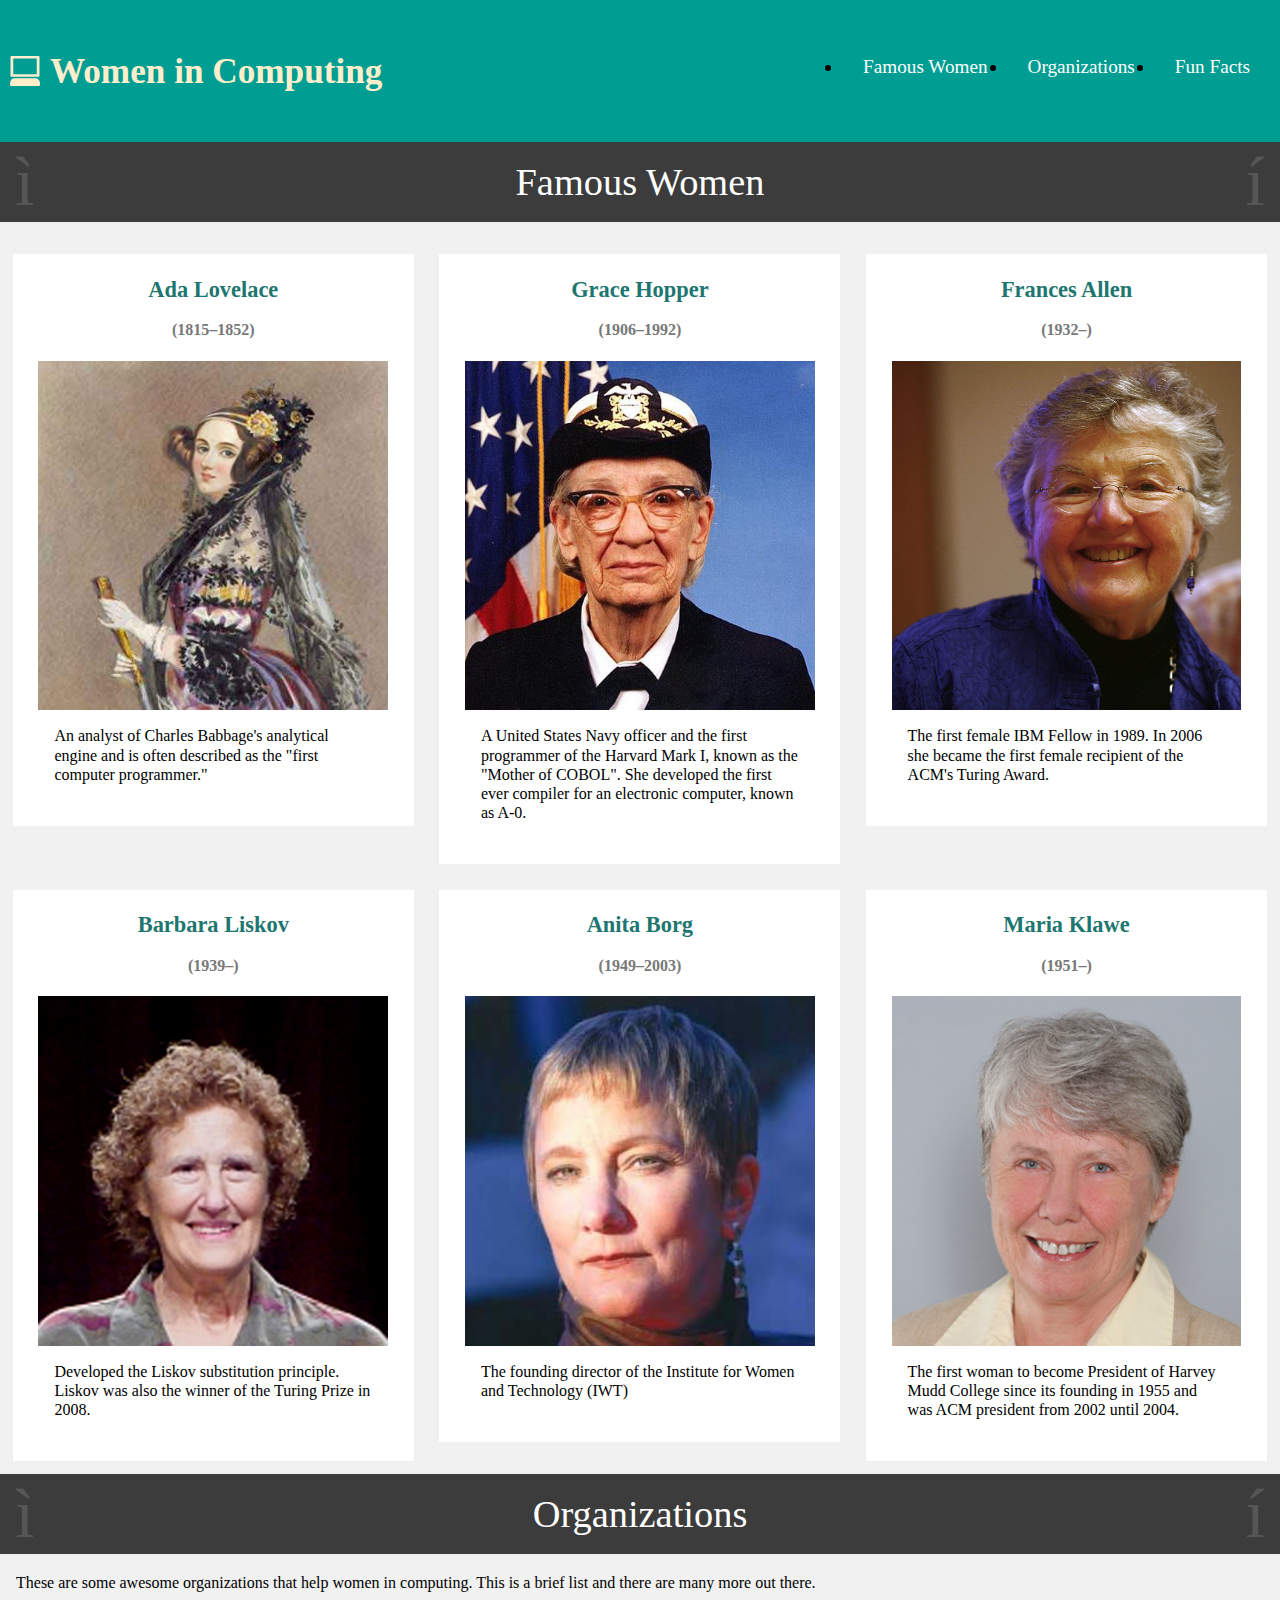
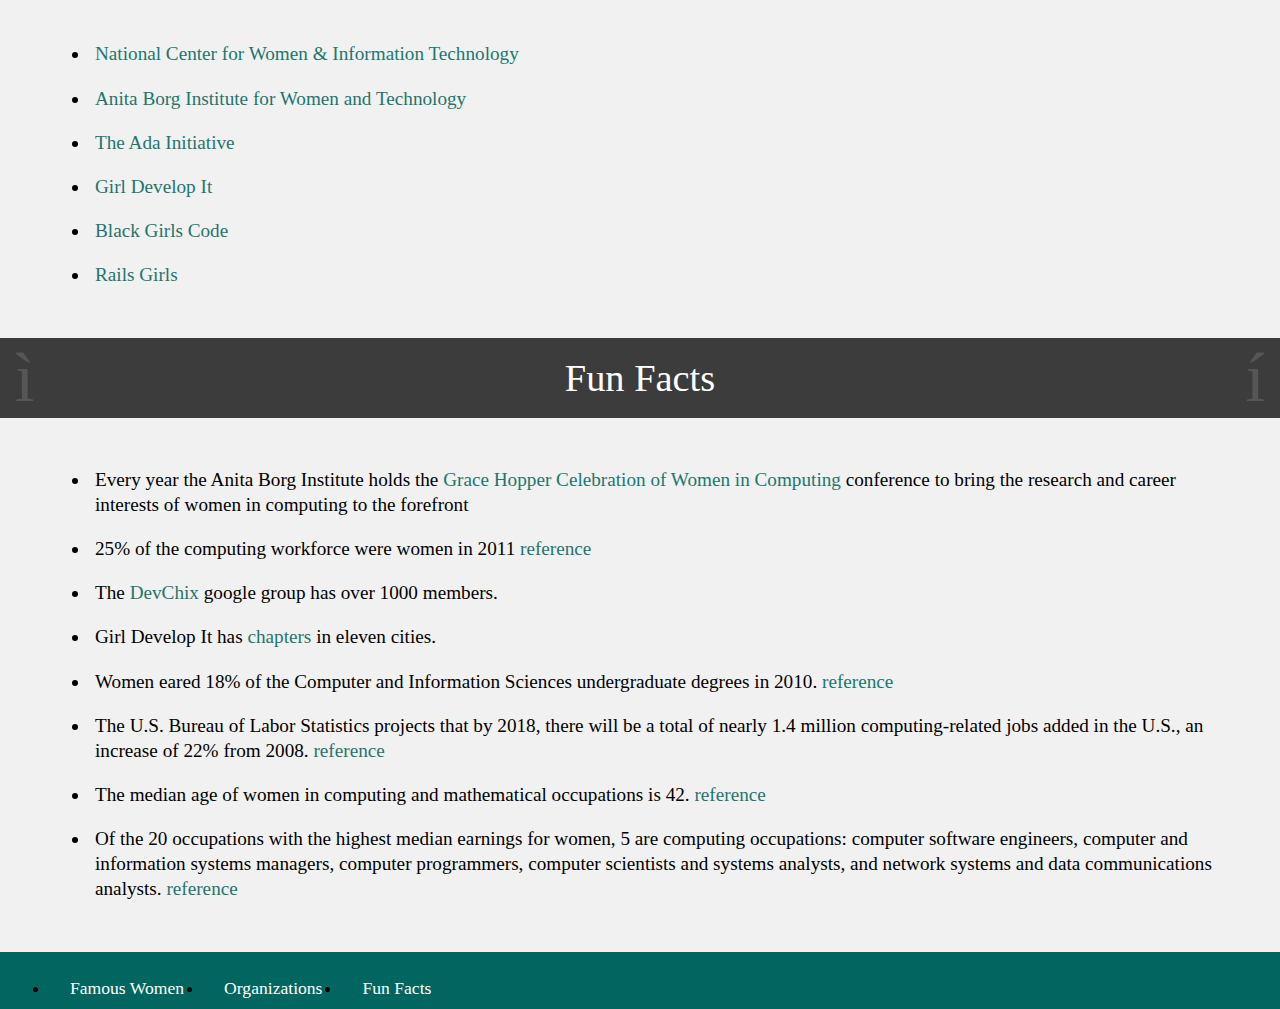
==== unit1_projects/class1/class1/practice/index.html @ 98d172d7 "Add" ====
<!DOCTYPE HTML PUBLIC "-//W3C//DTD HTML 4.01//EN" "http://www.w3.org/TR/html4/strict.dtd">
<html>
  <head>
    <title>Women in Computing</title>
    <meta http-equiv="Content-Type" content="text/html; charset=utf-8"/>
    <link rel="stylesheet" type="text/css" href="stylesheets/styles.css" charset="utf-8"/>
  <body>
      <div id="header">
        <h1>Women in Computing</h1>
        <div class="nav">
          <ul>
            <li>
              <a href="#">Famous Women</a>
            </li>
            <li>
              <a href="#">Organizations</a>
            </li>
            <li>
              <a href="#">Fun Facts</a>
            </li>
          </ul>
        </div>
      </div>

      <div id="main">
        <div id="famous">
          <a name="famous"></a>
          <h2>Famous Women</h2>
          <a class="jump up" href="#">&igrave;</a>
          <a class="jump down" href="#organizations">&iacute;</a>
          <div class ="wrapper">
            <div class = "woman">
              <h3>
                <a href="http://en.wikipedia.org/wiki/Ada_Lovelace">Ada Lovelace</a>
              </h3>

              <h4>(1815&ndash;1852)</h4>
              <img src="images/ada_lovelace.jpg" alt="Ada Lovelace" />
              <p>An analyst of Charles Babbage's analytical engine and is often
                described as the "first computer programmer."</p>
            </div>
            <div class = "woman">
              <h3>
                <a href="http://en.wikipedia.org/wiki/Grace_Hopper">Grace Hopper</a>
              </h3>
              <h4>(1906&ndash;1992)</h4>
              <img src="images/grace_hopper.jpg" alt ="Grace Hopper" />
              <p>A United States Navy officer and the first programmer of the
                Harvard Mark I, known as the "Mother of COBOL". She developed the
                first ever compiler for an electronic computer, known as A-0.</p>
            </div>
            <div class = "woman">
              <h3>
                <a href="http://en.wikipedia.org/wiki/Frances_E._Allen">Frances Allen</a>
              </h3>
              <h4>(1932&ndash;)</h4>
              <img src="images/frances_allen.jpg" alt="Frances Allen" />
              <p>The first female IBM Fellow in 1989. In 2006 she became the first
                female recipient of the ACM's Turing Award.</p>
            </div>
            <div class="break woman">
              <h3>
                <a href="http://en.wikipedia.org/wiki/Barbara_Liskov">Barbara Liskov</a>
              </h3>
              <h4>(1939&ndash;)</h4>
              <img src="images/barbara_liskov.png" alt="Barbara Liskov" />
              <p>Developed the Liskov substitution principle. Liskov was also the
                winner of the Turing Prize in 2008.</p>
            </div>
            <div class = "woman">
              <h3>
                <a href="http://en.wikipedia.org/wiki/Anita_Borg">Anita Borg</a>
              </h3>
              <h4>(1949&ndash;2003)</h4>
              <img src="images/anita_borg.jpg" alt="Anita Borg" />
              <p>The founding director of the Institute for Women and Technology
                (IWT)</p>
            </div>
            <div class = "woman">
              <h3>
                <a href="http://en.wikipedia.org/wiki/Maria_Klawe">Maria Klawe</a>
              </h3>
              <h4>(1951&ndash;)</h4>
              <img src="images/maria_klawe.jpg" alt="Maria Klawe" />
              <p>The first woman to become President of Harvey Mudd College since
                its founding in 1955 and was ACM president from 2002 until 2004.</p>
            </div>
          </div>
        </div>

        <div id="organizations">
          <a name="organizations"></a>
          <h2>Organizations</h2>
          <a class="jump up" href="#famous">&igrave;</a>
          <a class="jump down" href="#facts">&iacute;</a>
          <div class = "wrapper">
            <p>These are some awesome organizations that help women in computing.
              This is a brief list and there are many more out there.</p>

            <ul>
              <li>
                <a href="http://www.ncwit.org/">National Center for Women &amp; Information Technology</a>
                <img src="images/logos/ncwit.png" alt="National Center for Women &amp; Information Technology logo" />
              </li>
              <li>
                <a href="http://anitaborg.org/">Anita Borg Institute for Women and Technology</a>
                <img src="images/logos/anitaborg.gif" alt="Anita Borg Institute for Women and Technology logo" />
              </li>
              <li>
                <a href="http://adainitiative.org/">The Ada Initiative</a>
                <img src="images/logos/adainitiative.png" alt="The Ada Initiative logo" />
              </li>
              <li>
                <a href="http://girldevelopit.com/">Girl Develop It</a>
                <img src="images/logos/gdi.png" alt="Girl Develop It logo" />
              </li>
              <li>
                <a href="http://www.blackgirlscode.com/">Black Girls Code</a>
                <img src="images/logos/blackgirlscode.jpg" alt="Black Girls Code logo" />
              </li>
              <li>
                <a href="http://railsgirls.com/">Rails Girls</a>
                <img src="images/logos/railsgirls.png" alt="Rails Girls logo" />
              </li>
            </ul>
          </div>
        </div>

        <div id="facts">
          <a name="facts"></a>
          <h2>Fun Facts</h2>
          <a class="jump up" href="#organizations">&igrave;</a>
          <a class="jump down" href="#bottom">&iacute;</a>
          <div class = "wrapper">
            <ul>
              <li>Every year the Anita Borg Institute holds the
                <a href="http://anitaborg.org/initiatives/ghc/">Grace Hopper
                Celebration of Women in Computing</a> conference to bring the
                research and career interests of women in computing to the
                forefront</li>
              <li>25% of the computing workforce were women in 2011
                <a href="http://www.bls.gov/cps/cpsaat11.htm">reference</a></li>
              <li>The <a href="https://twitter.com/DevChix">DevChix</a> google group has over 1000 members.</li>
              <li>Girl Develop It has <a href="http://girldevelopit.com/chapters">chapters</a> in eleven cities.</li>
              <li>Women eared 18% of the Computer and Information Sciences
                undergraduate degrees in 2010. <a href="http://www.ncwit.org/sites/default/files/resources/2012bythenumbers_web.pdf">
                reference</a></li>
              <li>The U.S. Bureau of Labor Statistics projects that by 2018, there
                will be a total of nearly 1.4 million computing-related jobs added
                in the U.S., an increase of 22% from 2008.
                <a href="http://www.ncwit.org/sites/default/files/resources/scorecard2010_printversion_web.pdf">reference</a></li>
              <li>The median age of women in computing and mathematical occupations
                is 42. <a href="http://www.ncwit.org/blog/did-you-know-demographics-technical-women">reference</a></li>
              <li>Of the 20 occupations with the highest median earnings for women,
                5 are computing occupations: computer software engineers, computer
                and information systems managers, computer programmers, computer
                scientists and systems analysts, and network systems and data
                communications analysts. <a href="http://www.ncwit.org/blog/did-you-know-demographics-technical-women">reference</a></li>
            </ul>
            </div>
        </div>
      </div>
      <div id="footer">
        <div class="nav">
          <ul>
            <li>
              <a href="#">Famous Women</a>
            </li>
            <li>
              <a href="#">Organizations</a>
            </li>
            <li>
              <a href="#">Fun Facts</a>
            </li>
          </ul>
        </div>
      </div>
      <a name="bottom"></a>
  </body>
</html>
---- unit1_projects/class1/class1/practice/stylesheets/styles.css ----
/* General Styles */
body {
  background-color: rgb(241, 241, 241);
  font-size: 16px;
  font-weight: 300;
  line-height: 1.2em;
  margin: 0px auto;
  min-width: 960px;
  width: 100%;
}

p {
  margin: 1em;
}

a {
  color: #1D766F;
  text-decoration: none;
}

h1 {
  font-size: 2.2em;
  float: left;
  line-height: 75px;
}

h2 {
  background-color: rgb(60, 60, 60);
  color: #FFF;
  font-size: 2.4em;
  font-weight: 400;
  line-height: 80px;
  margin: 0 0 0.5em 0;
  text-align: center;
}

h3 {
  font-size: 1.4em;
  font-weight: 700;
  margin: 0 0 0.3em 0;
  text-align: center;
}

h4 {
  color: rgb(120, 120, 120);
  font-size: 1em;
  text-align: center;
}

/* Navigation */
.nav li {
  float: left;
}
.nav li a {
  color: #fff;
  margin: 0 10px;
  padding: 5px 10px;
  text-decoration: none;
}

.jump {
  color: #565656;
  font-size: 70px;
  line-height: 80px;
  position: absolute;
  text-decoration: none;
  top: 0;
}
.jump.up {
  left: 15px;
}
.jump.down {
  right: 15px;
}


/* Header */
#header {
  background-color: #009D92;
  padding: 10px;
}
#header h1 {
  color: #FFEECC;
  background: url('../images/icons/it.png') no-repeat 0 50%;
  padding-left: 40px;
}
#header .nav {
  float: right;
  font-size: 1.2em;
  margin-left: 20px;
}
#header .nav li {
  line-height: 75px;
}

#header:after {
  /* clearfix hack */
  content: "";
  display: table;
  clear: both;
}


/* Main */
#main div {
  margin-bottom: 1em;
  position: relative;
}
#main div.wrapper{
    width: 100%;
    max-width:1400px;
    margin: 0 auto;
}

#main section:after {
  /* clearfix hack */
  content: "";
  display: table;
  clear: both;
}


/* Famous Women */
#famous div.woman {
  background-color: white;
  float: left;
  min-height: 250px;
  margin: 1%;
  padding: 2%;
  width: 27.33%;
}

#famous div.break {
  clear: both;
}

#famous div img {
  display: block;
  margin: 1em auto;
  width: 100%;
}


/* Organizations */
#organizations {
  clear: both;
}

#organizations ul {
  margin: 50px;
  position: relative;
}
#organizations ul li {
  font-size: 1.2em;
  line-height: 1.3em;
  margin-bottom: 1em;
  padding-left: 5px;
  max-width: 50%;
}
#organizations img {
  position: absolute;
  right: 20px;
  top: 0;
  display: none;
  max-width: 40%;
}
#organizations li:hover img {
  display: block;
}

/* Fun Facts */
#facts ul {
  margin: 50px;
}
#facts ul li {
  font-size: 1.2em;
  line-height: 1.3em;
  margin-bottom: 1em;
  padding-left: 5px;
}



/* Footer */
#footer {
  background-color: #00665F;
}

#footer .nav {
  float: left;
  font-size: 1.1em;
  margin: 10px;
}

#footer:after {
  /* clearfix hack */
  content: "";
  display: table;
  clear: both;
}
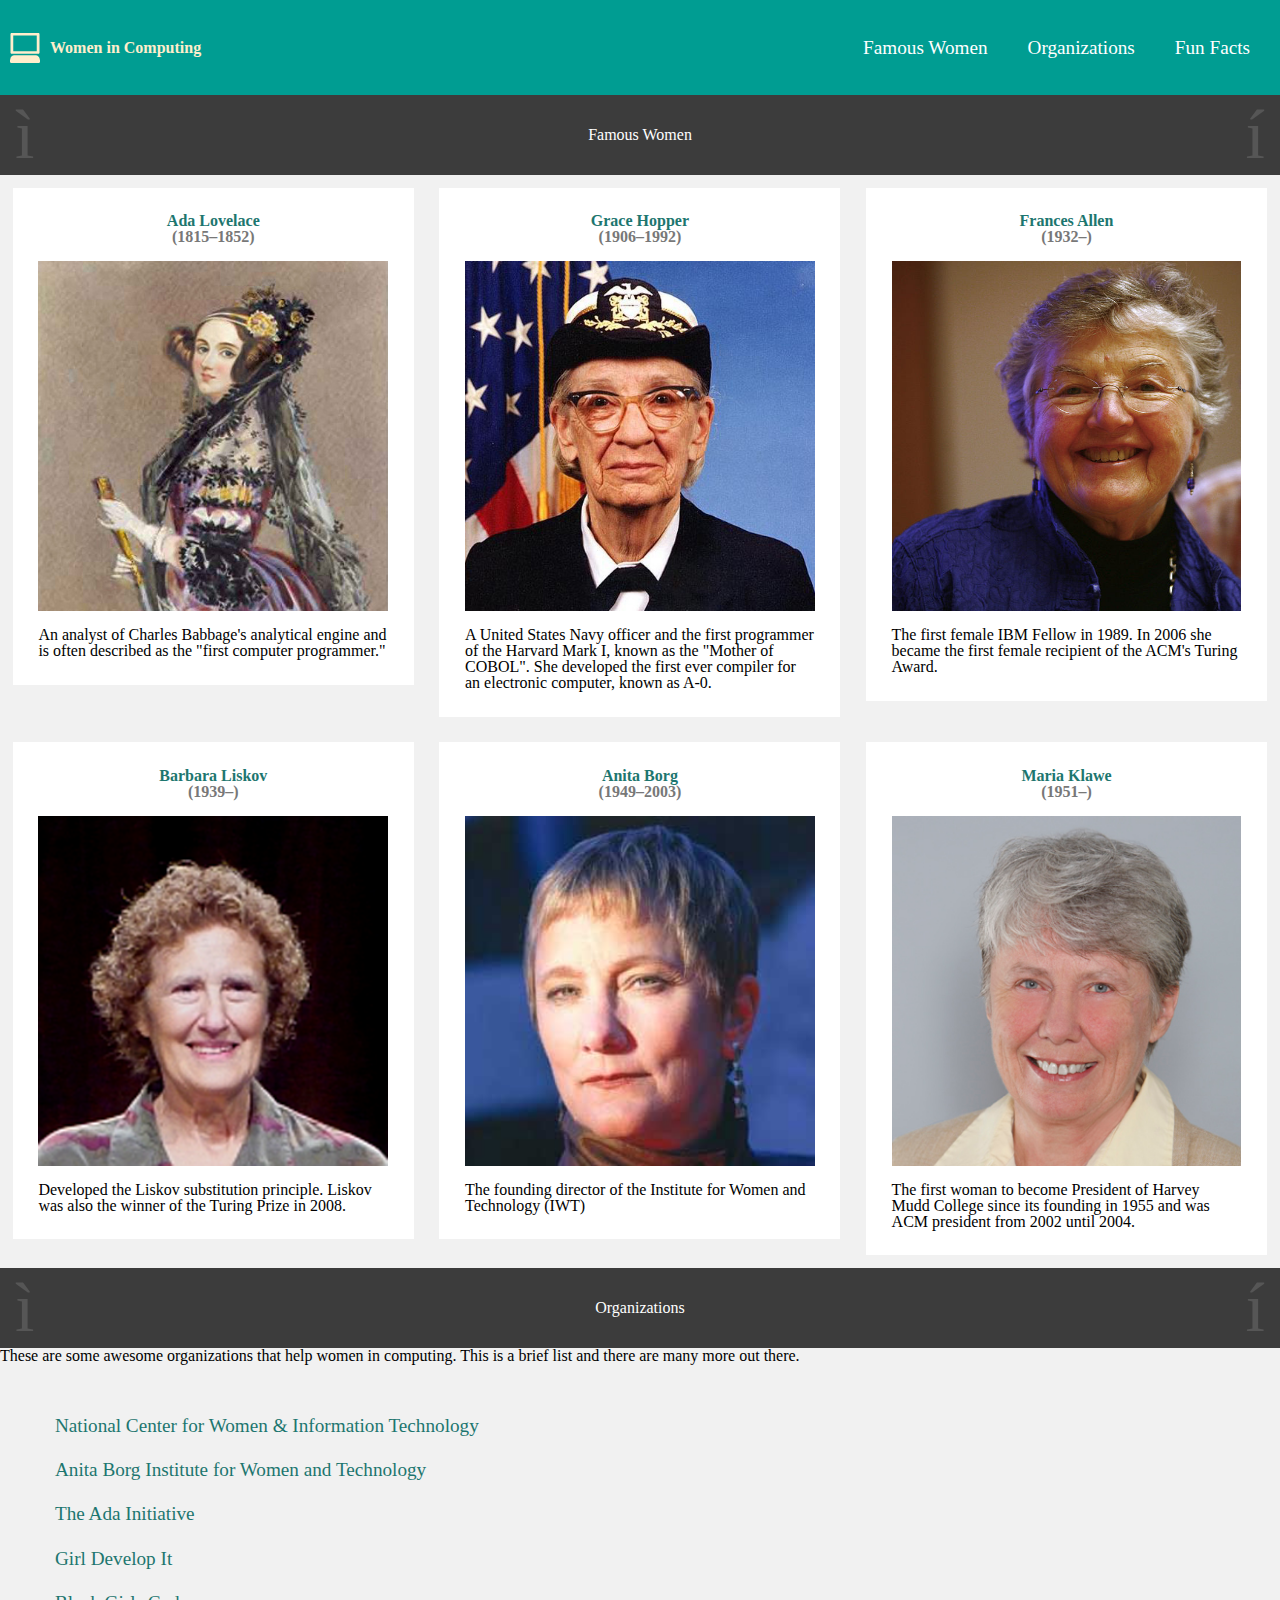
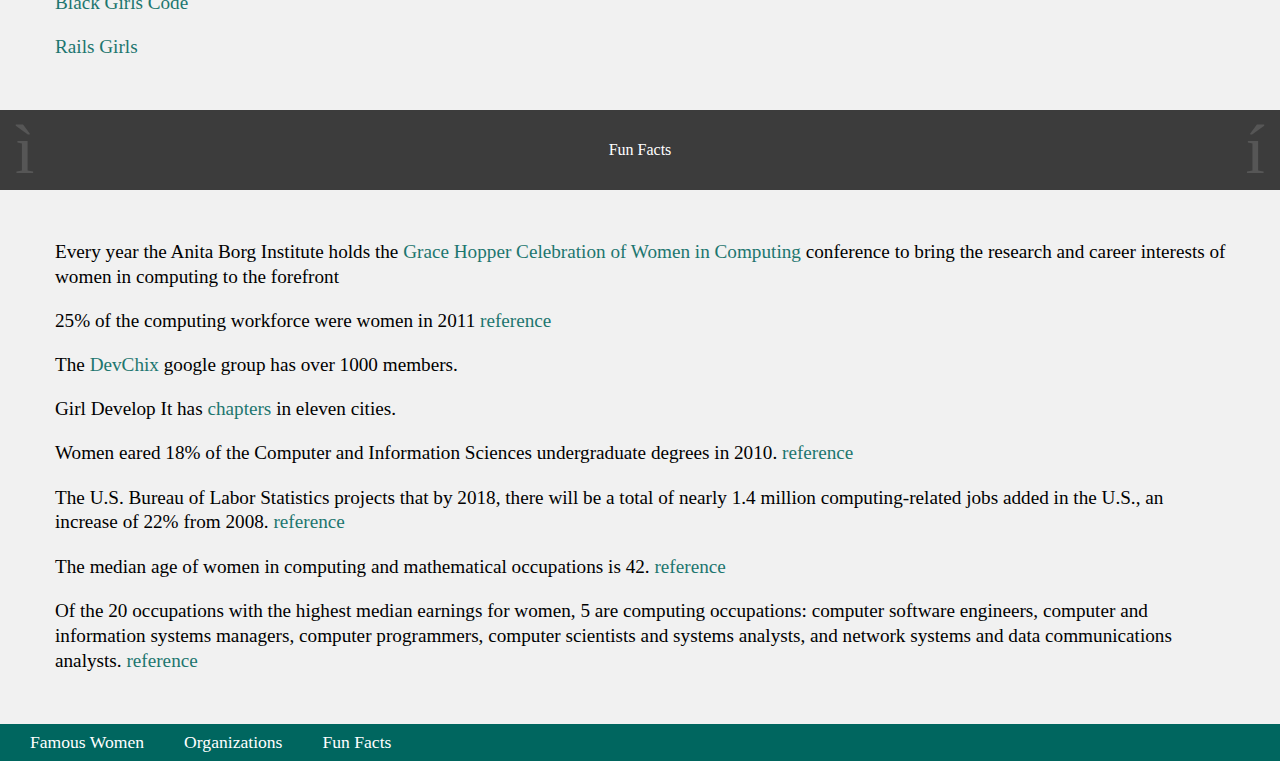
==== commit 7d0198ad: "Unit 1 Update" ====
--- a/unit1_projects/class1/class1/practice/index.html
+++ b/unit1_projects/class1/class1/practice/index.html
@@ -4,19 +4,20 @@
     <title>Women in Computing</title>
     <meta http-equiv="Content-Type" content="text/html; charset=utf-8"/>
     <link rel="stylesheet" type="text/css" href="stylesheets/styles.css" charset="utf-8"/>
+    <link rel="stylesheet" type="text/css" href="stylesheets/reset.css" charset="utf-8"/>
   <body>
       <div id="header">
         <h1>Women in Computing</h1>
         <div class="nav">
           <ul>
             <li>
-              <a href="#">Famous Women</a>
+              <a href="#famous">Famous Women</a>
             </li>
             <li>
-              <a href="#">Organizations</a>
+              <a href="#organizations">Organizations</a>
             </li>
             <li>
-              <a href="#">Fun Facts</a>
+              <a href="#facts">Fun Facts</a>
             </li>
           </ul>
         </div>
--- a/unit1_projects/class1/class1/practice/stylesheets/styles.css
+++ b/unit1_projects/class1/class1/practice/stylesheets/styles.css
@@ -7,6 +7,7 @@
   margin: 0px auto;
   min-width: 960px;
   width: 100%;
+  font-family: 'Consalas';
 }
 
 p {
@@ -51,7 +52,7 @@
 .nav li {
   float: left;
 }
-.nav li a {
+.nav a {
   color: #fff;
   margin: 0 10px;
   padding: 5px 10px;
@@ -197,4 +198,8 @@
   content: "";
   display: table;
   clear: both;
+}
+
+a:hover {
+  color: #FF0000;
 }